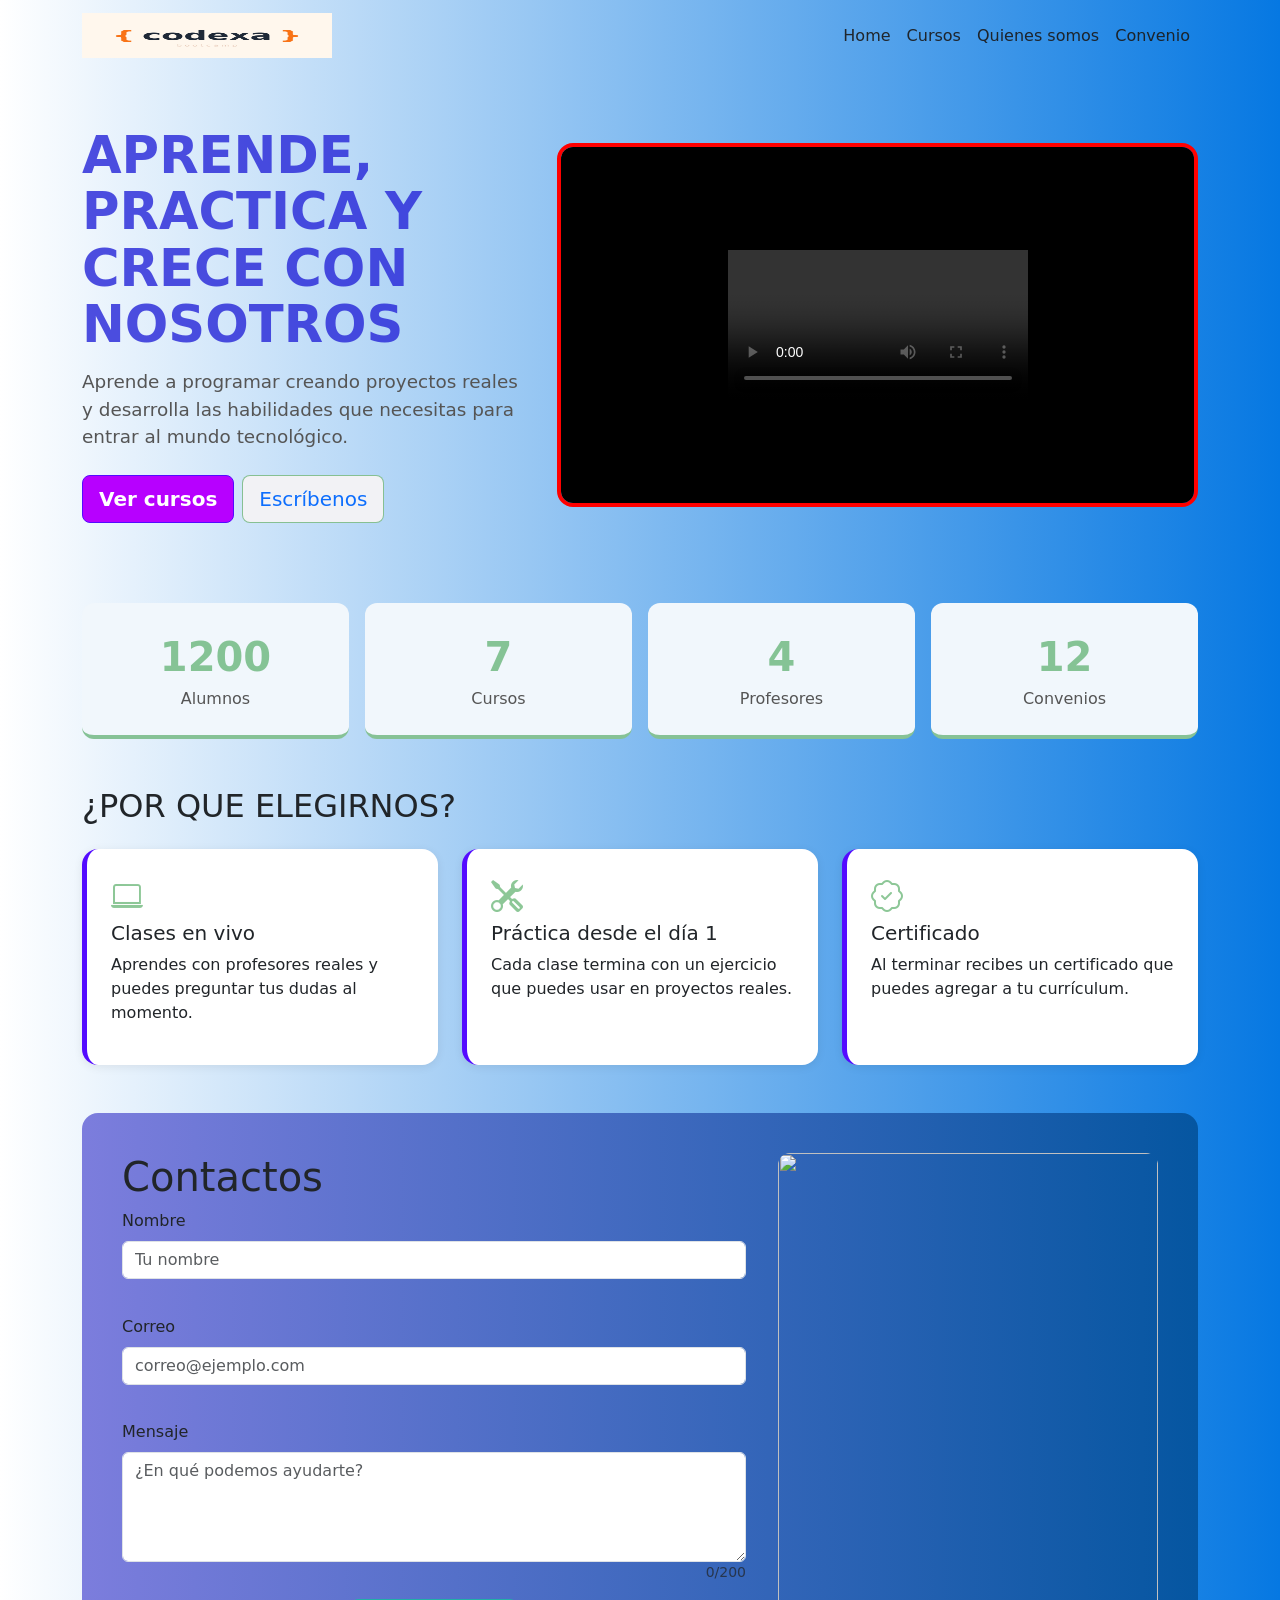
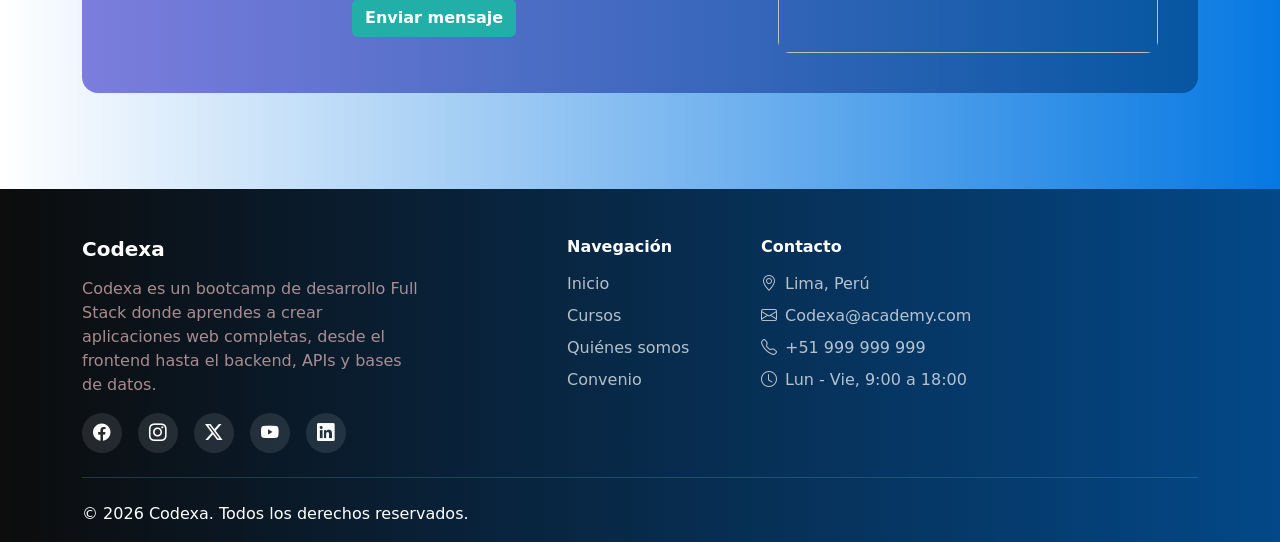
==== index.html @ 87be8e6a "proyectoWeb" ====
<!DOCTYPE html>
<html lang="es">
<head>
  <meta charset="UTF-8">
  <meta name="viewport" content="width=device-width, initial-scale=1">
  <title>Codexa</title>
  <link href="https://cdn.jsdelivr.net/npm/bootstrap@5.3.3/dist/css/bootstrap.min.css" rel="stylesheet">
  <link rel="stylesheet" href="style.css">
  <link rel="stylesheet" href="https://cdn.jsdelivr.net/npm/bootstrap-icons@1.11.3/font/bootstrap-icons.min.css">
</head>
<body>
  <nav class="navbar navbar-expand-lg navbar-dark gh-nav ">
    <div class="container">
      <a class="navbar-brand" href="index.html">
        <img src="./mediaIndex/ani.gif" alt="" width="250px" height="45px" >
      </a>
      <button class="navbar-toggler" type="button" data-bs-toggle="collapse" data-bs-target="#menu" aria-controls="menu" aria-expanded="false" aria-label="Abrir menú">
        <span class="navbar-toggler-icon"></span>
      </button>
      <div class="collapse navbar-collapse" id="menu">
        <ul class="navbar-nav ms-auto">
          <li class="nav-item"><a class="nav-link" href="index.html">Home</a></li>
          <li class="nav-item"><a class="nav-link" href="Cursos.html">Cursos</a></li>
          <li class="nav-item"><a class="nav-link" href="quienes.html">Quienes somos</a></li>
          <li class="nav-item"><a class="nav-link" href="convenio.html">Convenio</a></li>
        </ul>
      </div>
    </div>
  </nav>




  <main class="container py-4">
      <section class="portada row align-items-center g-4 mb-5">
        <div class="col-lg-5">
          <h1 class="portada-titulo">APRENDE, PRACTICA Y CRECE CON NOSOTROS</h1>
          <p class="portada-texto">
            Aprende a programar creando proyectos reales y desarrolla las habilidades que necesitas para entrar al mundo tecnológico.
          </p>
          <div class="d-flex flex-wrap gap-2">
            <a href="Cursos.html" class="btn btn-cursos btn-lg">Ver cursos</a>
            <a href="#contacto" class="btn btn-outline-primary btn-lg">Escríbenos</a>
          </div>
        </div>
      
        <div class="col-lg-7">
          <div class="ratio ratio-16x9 video-marco">
            <iframe src="./mediaIndex/cshar.mp4" title="" type="cshar.mp4" allow="autoplay; encrypted-media" controls=0 allowfullscreen></iframe>
          </div>
        </div>
      </section>
      
      <section class="numeros row text-center g-3 mb-5">
        <div class="col-6 col-md-3">
          <div class="numero-caja">
            <span class="numero" data-meta="1200">0</span>
            <p>Alumnos</p>
          </div>
        </div>
        <div class="col-6 col-md-3">
          <div class="numero-caja">
            <span class="numero" data-meta="7">0</span>
            <p>Cursos</p>
          </div>
        </div>
        <div class="col-6 col-md-3">
          <div class="numero-caja">
            <span class="numero" data-meta="4">0</span>
            <p>Profesores</p>
          </div>
        </div>
        <div class="col-6 col-md-3">
          <div class="numero-caja">
            <span class="numero" data-meta="12">0</span>
            <p>Convenios</p>
          </div>
        </div>
      </section>
      
      <section class="mb-5">
        <h2 class="mb-4">¿POR QUE ELEGIRNOS?</h2>
        <div class="row g-4">
          <div class="col-md-4">
            <div class="beneficio">
              <i class="bi bi-laptop"></i>
              <h3 class="h5">Clases en vivo</h3>
              <p>Aprendes con profesores reales y puedes preguntar tus dudas al momento.</p>
            </div>
          </div>
          <div class="col-md-4">
            <div class="beneficio">
              <i class="bi bi-tools"></i>
              <h3 class="h5">Práctica desde el día 1</h3>
              <p>Cada clase termina con un ejercicio que puedes usar en proyectos reales.</p>
            </div>
          </div>
          <div class="col-md-4">
            <div class="beneficio">
              <i class="bi bi-patch-check"></i>
              <h3 class="h5">Certificado</h3>
              <p>Al terminar recibes un certificado que puedes agregar a tu currículum.</p>
            </div>
          </div>
        </div>
      </section>
      
      <section id="contacto" class="contacto row g-0 mb-4">
        <div class="col-lg-7 contacto-form">
          <form id="formContacto" action="https://formsubmit.co/javierdoriac@gmail.com" method="POST" novalidate>
            <div class="texto-titulo">
              <h1> Contactos</h1>
            </div>
            <div class="mb-3">
              <label for="nombre" class="form-label">Nombre</label>
              <input type="text" name="nombre" class="form-control" id="nombre" placeholder="Tu nombre">
              <div class="error-texto" id="errorNombre"></div>
            </div>
      
            <div class="mb-3">
              <label for="correo" class="form-label">Correo</label>
              <input type="email" name="email" class="form-control" id="correo" placeholder="correo@ejemplo.com">
              <div class="error-texto" id="errorCorreo"></div>
            </div>
      
            <div class="mb-3">
              <label for="mensaje" class="form-label">Mensaje</label>
              <textarea class="form-control" name="mensaje" id="mensaje" rows="4" maxlength="200" placeholder="¿En qué podemos ayudarte?"></textarea>
              <div class="d-flex justify-content-between">
                <div class="error-texto" id="errorMensaje"></div>
                <small class="text-muted"><span id="contador">0</span>/200</small>
              </div>
            </div>
            <div class="text-center">
              <button type="submit" class="btn btn-enviar">Enviar mensaje</button>
            </div>
            <div id="respuesta" class="mt-3"></div>
          </form>
          <div class="col-lg-5 contacto-info">
            <img src="https://encrypted-tbn0.gstatic.com/images?q=tbn:ANd9GcScxvLjK_vv0wCtcvQ1H3pmnzLB_dxn6X07vvh8IWWLsQ&s=10" alt="" width="100%">
          </div>
        </div>
      </section>
      <button id="btnSubir" class="btn-subir" aria-label="Volver arriba">
        <i class="bi bi-arrow-up"></i>
      </button>
      
      <div class="modal fade" id="modalEnvio" tabindex="-1" aria-hidden="true">
        <div class="modal-dialog modal-dialog-centered modal-sm">
          <div class="modal-content text-center p-4">
            <div id="modalContenido"></div>
          </div>
        </div>
      </div>

  </main>
  
  <footer class="footer pt-5 pb-3 mt-5">
      <div class="container">
        <div class="row g-5">
          <!-- Marca -->
          <div class="col-lg-4">
            <h5 class="fw-bold mb-3">Codexa</h5>
            <p class="footer-texto">Codexa es un bootcamp de desarrollo Full Stack donde aprendes a crear aplicaciones web completas, desde el frontend hasta el backend, APIs y bases de datos.</p>
            <div class="d-flex gap-3">
              <a href="#" class="icons" aria-label="Facebook"><i class="bi bi-facebook"></i></a>
              <a href="#" class="icons" aria-label="Instagram"><i class="bi bi-instagram"></i></a>
              <a href="#" class="icons" aria-label="X"><i class="bi bi-twitter-x"></i></a>
              <a href="#" class="icons" aria-label="YouTube"><i class="bi bi-youtube"></i></a>
              <a href="#" class="icons" aria-label="LinkedIn"><i class="bi bi-linkedin"></i></a>
            </div>
          </div>

          <!-- Enlaces -->
          <div class="col-6 col-lg-2 offset-lg-1">
            <h6 class="fw-bold mb-3">Navegación</h6>
            <ul class="list-unstyled footer-lista">
              <li><a href="index.html">Inicio</a></li>
              <li><a href="Cursos.html">Cursos</a></li>
              <li><a href="quienes.html">Quiénes somos</a></li>
              <li><a href="convenio.html">Convenio</a></li>
            </ul>
          </div>

          <!-- Contacto -->
          <div class="col-6 col-lg-4">
            <h6 class="fw-bold mb-3">Contacto</h6>
            <ul class="list-unstyled footer-lista">
              <li><i class="bi bi-geo-alt me-2"></i>Lima, Perú</li>
              <li><i class="bi bi-envelope me-2"></i>Codexa@academy.com</li>
              <li><i class="bi bi-telephone me-2"></i>+51 999 999 999</li>
              <li><i class="bi bi-clock me-2"></i>Lun - Vie, 9:00 a 18:00</li>
            </ul>
          </div>
        </div>
        <hr class="footer-linea my-4">
          <span>&copy; 2026 Codexa. Todos los derechos reservados.</span>
      </div>
    </footer>
    <script src="https://cdn.jsdelivr.net/npm/bootstrap@5.3.3/dist/js/bootstrap.bundle.min.js"></script>
    <script src="script.js"></script>
</body>
</html>
---- style.css ----
:root {
  --gh-violeta: #0b862077;
  --gh-naranja: #540bff;
  --gh-oscuro: #2727d8d0;
}
body{
  background: linear-gradient(90deg, #ffffff, #0678e2);
}
.gh-nav {
  background: linear-gradient(90deg, #ffffff, #0678e2);
  --bs-navbar-color: rgba(27, 26, 26, 0.918);
  --bs-navbar-hover-color: #fff;
  --bs-navbar-active-color: #fff;
}

.gh-nav .nav-link:hover,
.gh-nav .nav-link.active {
  box-shadow: inset 0 -3px 0 var(--gh-naranja);
}

.footer {
  background:linear-gradient(90deg, #0c0c0c, #034888);
  color: #fff;
}
.footer-texto { 
  color: rgba(235, 191, 191, 0.7); 
}

.footer-lista li { 
  margin-bottom: .5rem; 
  color: rgba(255, 255, 255, .7); 
}
.footer-lista a {
  color: rgba(255, 255, 255, .7);
  text-decoration: none;
}
.footer-lista a:hover { 
  color: #2834d4; 
}

.footer-linea { 
  border-color: rgba(118, 247, 14, 0.2); 
  opacity: 1; 
}

.icons {
  width: 40px;
  height: 40px;
  display: inline-flex;
  align-items: center;
  justify-content: center;
  border-radius: 50%;
  background: rgba(255, 255, 255, .1);
  color: #fff;
  font-size: 1.1rem;
  text-decoration: none;
  transition: background .2s, transform .2s;
}
.icons:hover {
  background: var(--gh-naranja, #e66e43);
  color: #fff;
  transform: translateY(-3px);
}
.btn-cursos {
  background-color: rgb(183, 0, 255);
  border-color: var(--gh-naranja);
  color: #fff;
  font-weight: 600;
}
.btn-cursos:hover {
  background: #ee22e4f3;
  border-color: #070707;
  color: #fff;
}
.btn-enviar{
  background-color: rgb(33, 175, 168);
  color: #fff;
  font-weight: 600;
  position: center;
}
.btn-enviar:hover {
  background: #175cacf3;
  border-color: #070707;
  color: #fff;
}

.btn-outline-primary {
  background-color: rgb(242, 242, 245);
  --bs-btn-border-color: var(--gh-violeta);
  --bs-btn-hover-bg: rgba(255, 0, 0, 0.719);
  --bs-btn-hover-border-color: var(--gh-violeta);
}
 
.portada {
  padding: 2rem 0;
}
.portada-titulo {
  font-size: clamp(2rem, 5vw, 3.2rem);
  font-weight: 800;
  line-height: 1.1;
  color: var(--gh-oscuro);
  margin-bottom: 1rem;
}
.portada-texto {
  font-size: 1.15rem;
  color: #555;
  margin-bottom: 1.5rem;
  max-width: 45ch;
}
.video-marco {
  border-radius: 1rem;
  overflow: hidden;
  border: 4px solid red;
}
 
.numero-caja {
  background: #f1f7fc;
  border-radius: .75rem;
  padding: 1.5rem 1rem;
  border-bottom: 4px solid var(--gh-violeta);
}
.numero {
  font-size: 2.5rem;
  font-weight: 800;
  color: var(--gh-violeta);
}
.numero-caja p {
  margin: 0;
  color: #555;
}
 
.beneficio {
  height: 100%;
  padding: 1.5rem;
  border-left: 5px solid var(--gh-naranja);
  background: #fff;
  box-shadow: 0 2px 10px rgba(0, 0, 0, .08);
  transition: transform .5s;
  border-radius: 1rem;
}
.beneficio:hover {
  transform: translateY(-5px);
}
.beneficio i {
  font-size: 2rem;
  color: var(--gh-violeta);
}
 
.contacto {
  border-radius: 1rem;
  overflow: hidden;
}

.contacto-form {
  display: flex;
  align-items: stretch;
  background: linear-gradient(90deg, #7c7ddd, #0556a1);
  padding: 2.5rem;
  gap: 2rem;
  width: 100%;
}

.contacto-form form {
  flex: 1;
  min-width: 0;
}

.contacto-info {
  flex: 0 0 380px;
  max-width: 40%;
}

.contacto-info img {
  width: 100%;
  height: 100%;
  object-fit: cover; 
  border-radius: 0.75rem;
  display: block;
}

.error-texto {
  color: #dc3545;
  font-size: .85rem;
  min-height: 1.2rem;
}

.form-control.invalido {
  border-color: #dc3545;
}
.form-control.valido {
  border-color: #198754;
}
.btn-subir {
  position: fixed;
  right: 1.5rem;
  bottom: 1.5rem;
  width: 48px;
  height: 48px;
  border:2px solid transparent;
  border-radius: 50%;
  background:#540bff;
  color: #fff;
  font-size: 1.3rem;
  display: none;
}
.btn-subir.visible {
  display: block;
}
.btn-subir:hover {
  background: #367eb8;
  border: 2px solid #e0dede;
}

#modalEnvio .modal-content {
  border: none;
  border-radius: 1.5rem;
  box-shadow: 0 20px 50px rgba(33, 29, 85, .25);
}
.modal-backdrop.show {
  opacity: 1;
  background: rgba(33, 29, 85, .45);
  backdrop-filter: blur(4px);
}
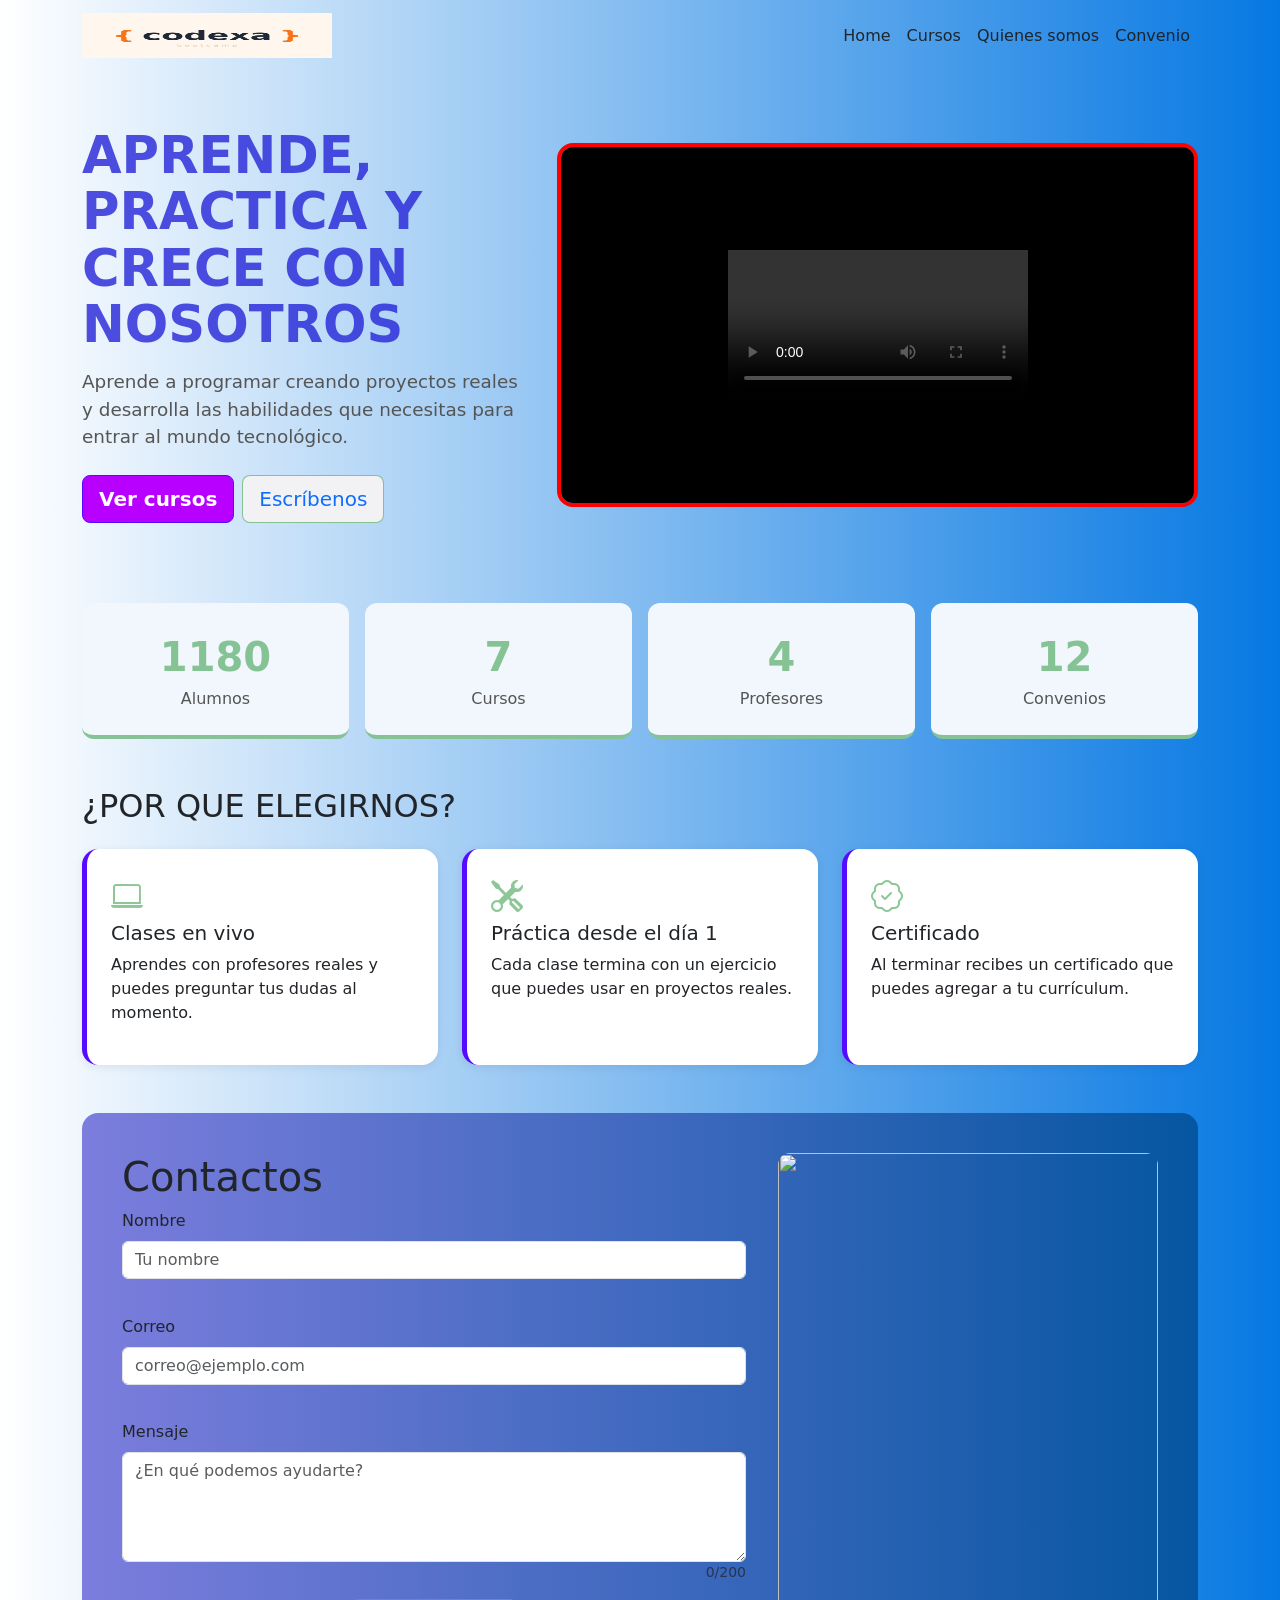
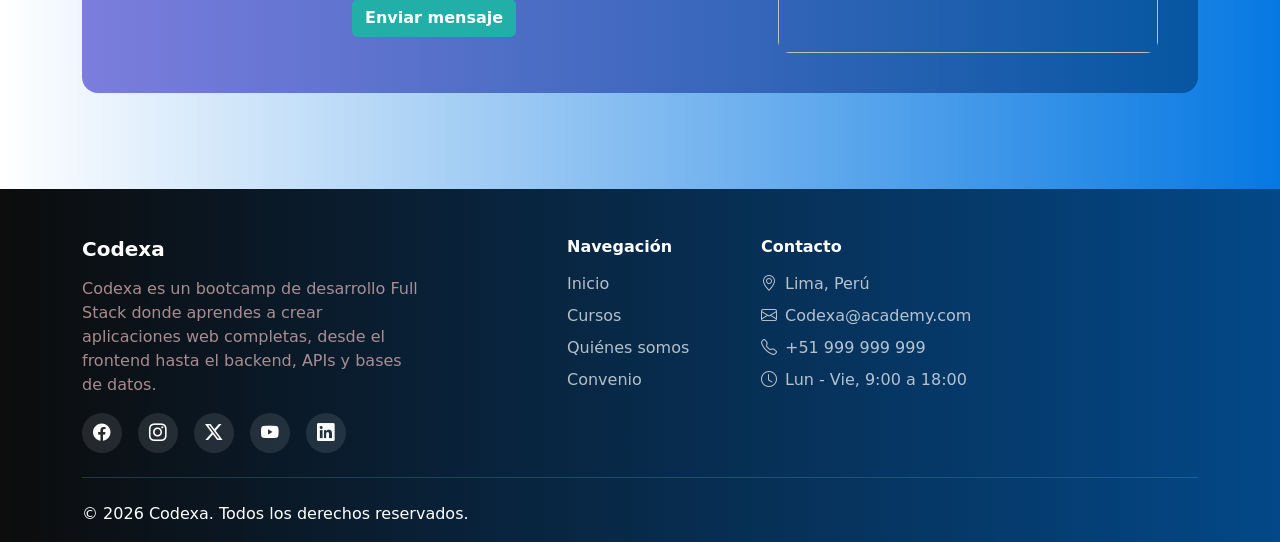
==== commit 75e0c75a: "proyecto" ====
--- a/index.html
+++ b/index.html
@@ -183,7 +183,7 @@
           </div>
 
           <!-- Contacto -->
-          <div class="col-6 col-lg-4">
+          <div class="col-12 col-sm-6 col-lg-4">
             <h6 class="fw-bold mb-3">Contacto</h6>
             <ul class="list-unstyled footer-lista">
               <li><i class="bi bi-geo-alt me-2"></i>Lima, Perú</li>
--- a/style.css
+++ b/style.css
@@ -153,10 +153,11 @@
 
 .contacto-form {
   display: flex;
+  flex-direction: column;   /* en celular: uno debajo del otro */
   align-items: stretch;
   background: linear-gradient(90deg, #7c7ddd, #0556a1);
-  padding: 2.5rem;
-  gap: 2rem;
+  padding: 1.5rem;
+  gap: 1.5rem;
   width: 100%;
 }
 
@@ -166,14 +167,15 @@
 }
 
 .contacto-info {
-  flex: 0 0 380px;
-  max-width: 40%;
+  width: 100%;
+  max-width: 100%;
+  height: 220px; 
 }
 
 .contacto-info img {
   width: 100%;
   height: 100%;
-  object-fit: cover; 
+  object-fit: cover;
   border-radius: 0.75rem;
   display: block;
 }
@@ -223,4 +225,16 @@
 }
 
 
-
+@media (min-width: 992px) {
+  .contacto-form {
+    flex-direction: row;
+    padding: 2.5rem;
+    gap: 2rem;
+  }
+
+  .contacto-info {
+    flex: 0 0 380px;
+    max-width: 40%;
+    height: auto;
+  }
+}
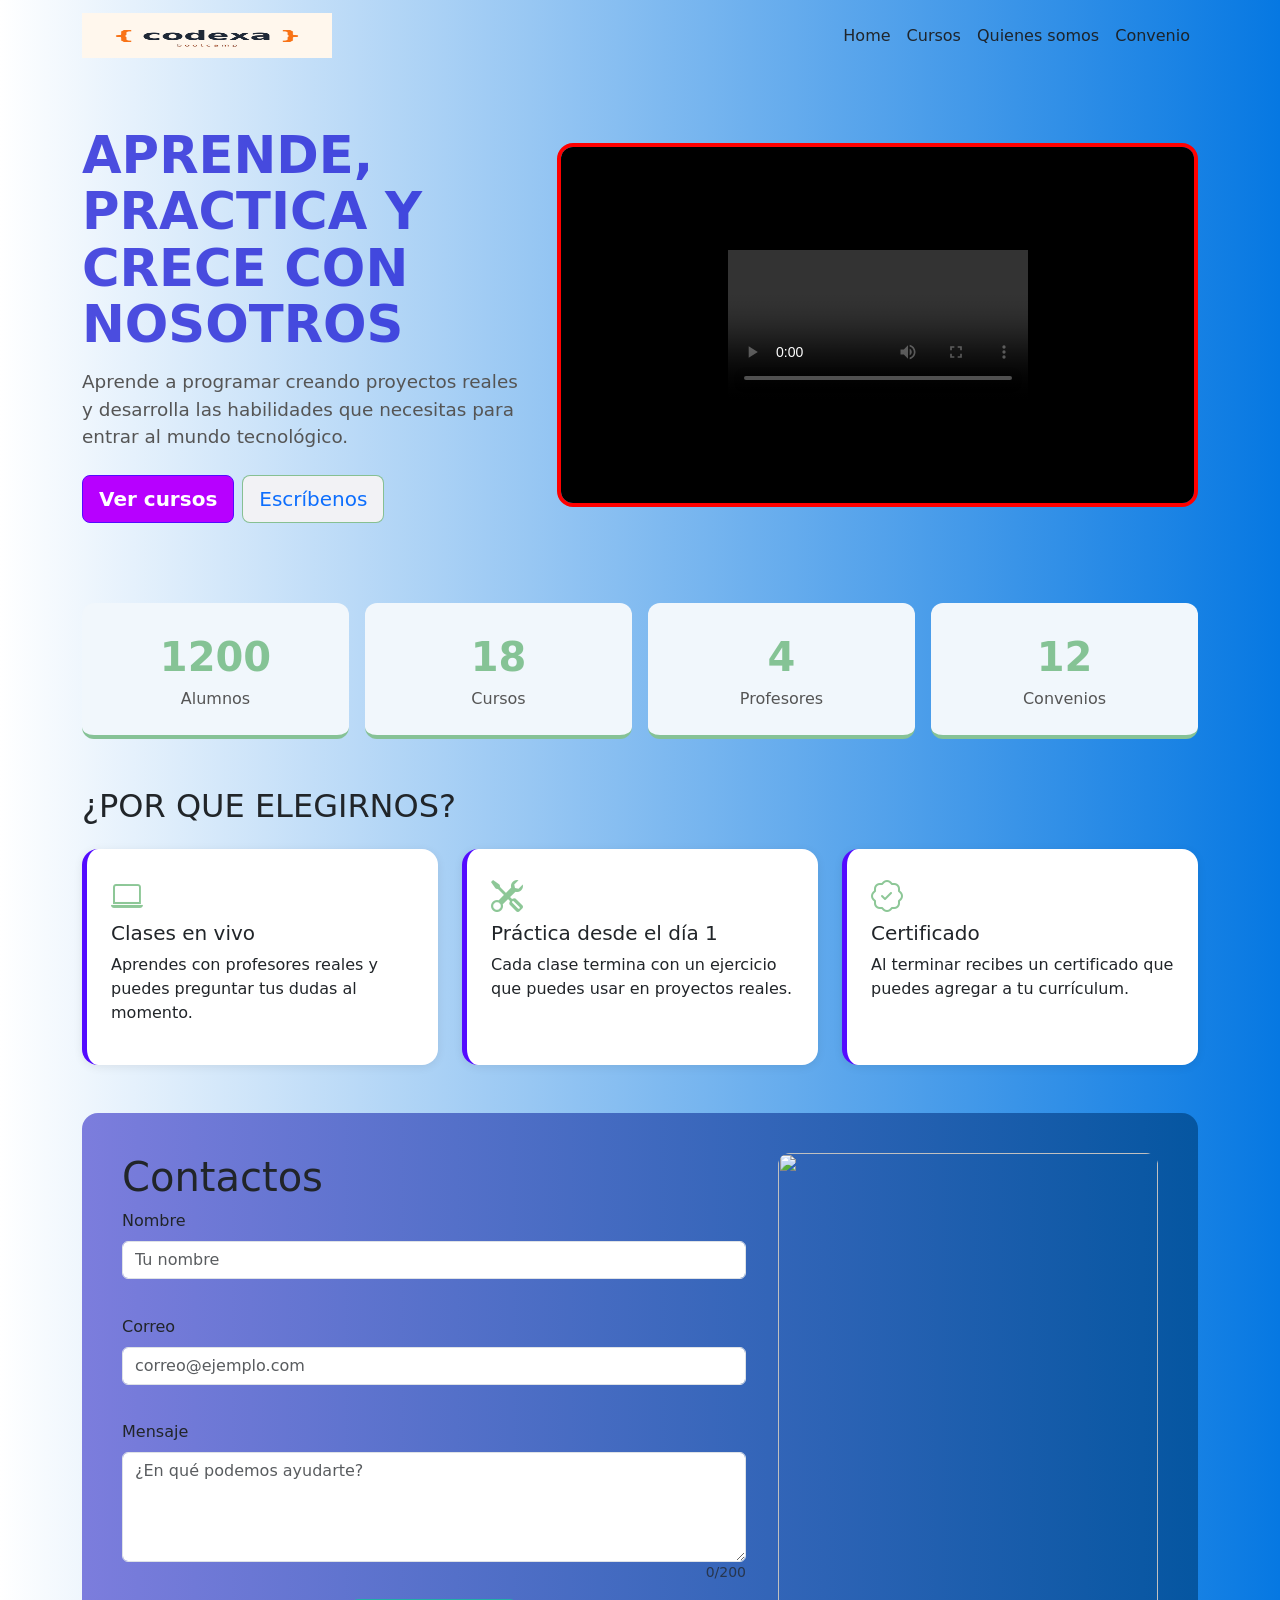
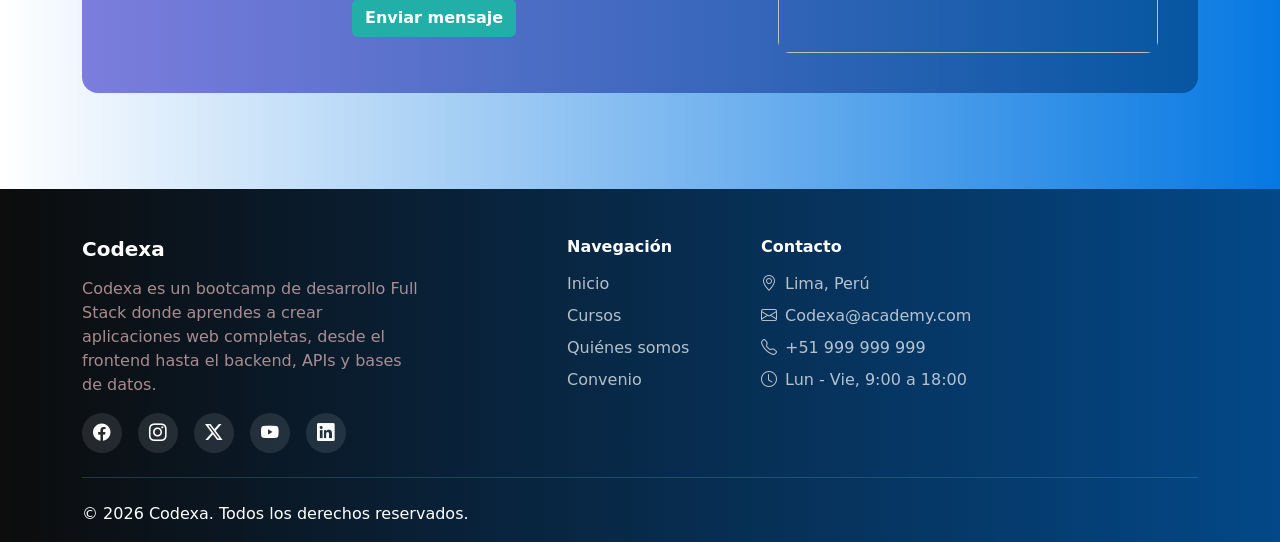
==== commit 57bd50f5: "despliegue" ====
--- a/index.html
+++ b/index.html
@@ -60,7 +60,7 @@
         </div>
         <div class="col-6 col-md-3">
           <div class="numero-caja">
-            <span class="numero" data-meta="7">0</span>
+            <span class="numero" data-meta="18">0</span>
             <p>Cursos</p>
           </div>
         </div>
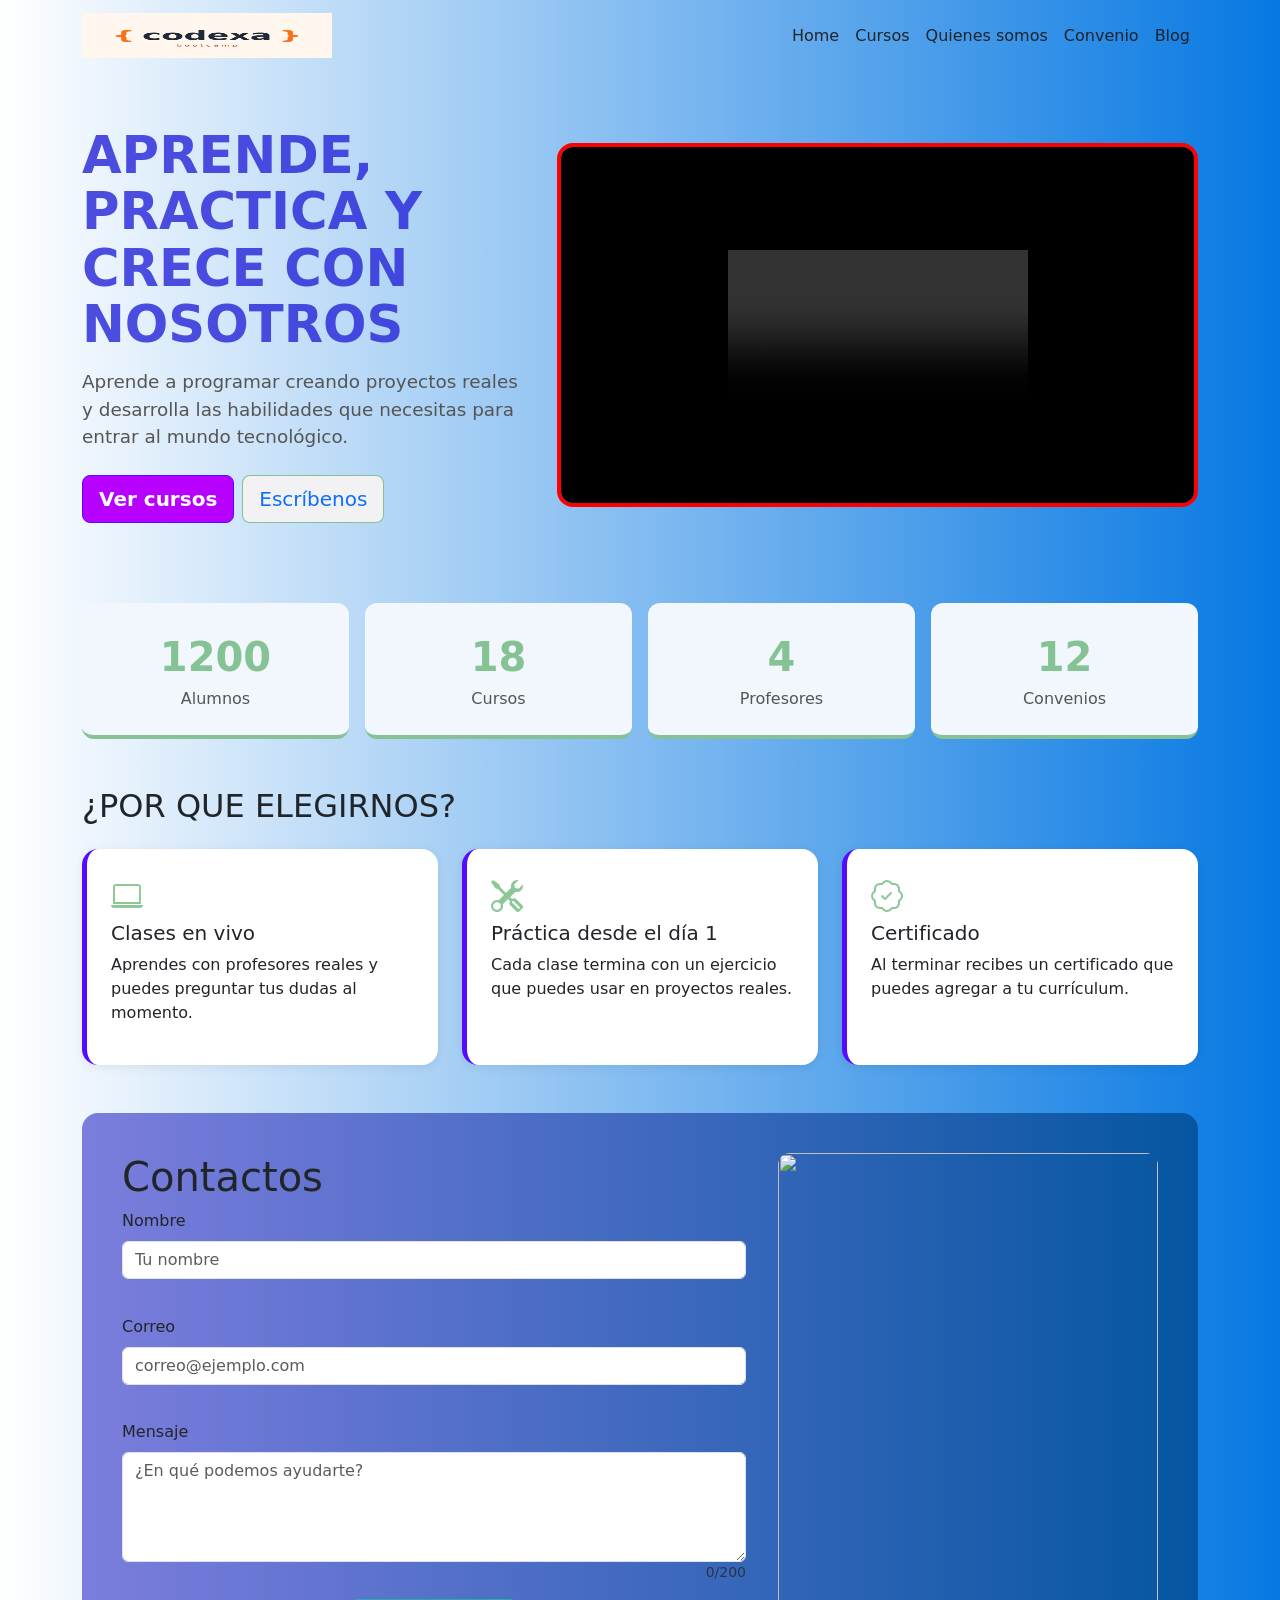
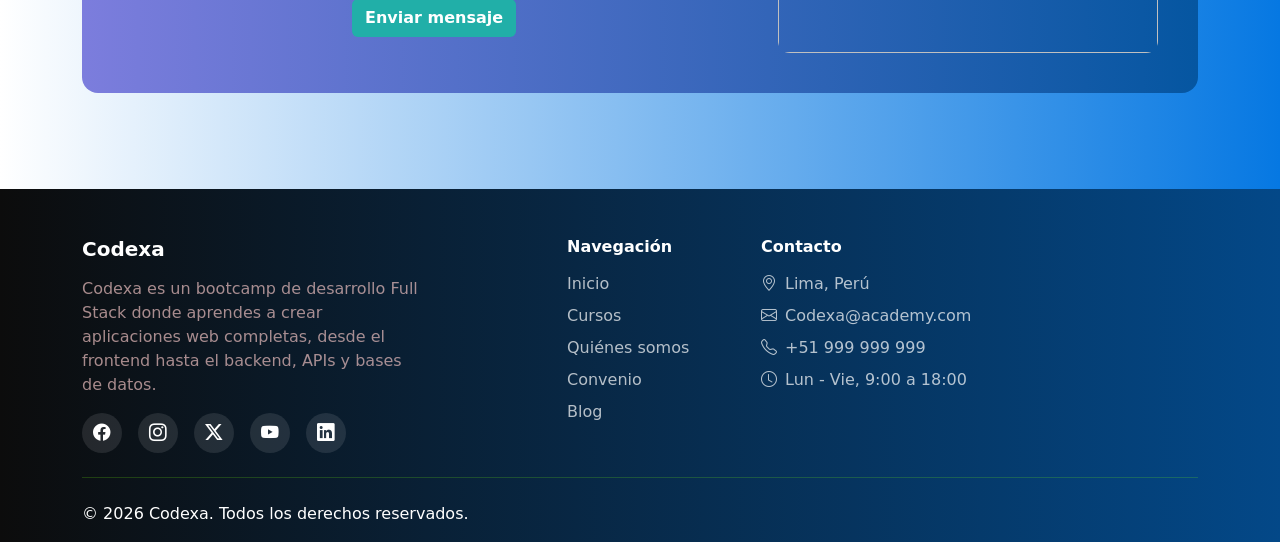
==== commit 924d316a: "despliegue" ====
--- a/index.html
+++ b/index.html
@@ -23,13 +23,11 @@
           <li class="nav-item"><a class="nav-link" href="Cursos.html">Cursos</a></li>
           <li class="nav-item"><a class="nav-link" href="quienes.html">Quienes somos</a></li>
           <li class="nav-item"><a class="nav-link" href="convenio.html">Convenio</a></li>
+          <li class="nav-item"><a class="nav-link" href="blog.html">Blog</a></li>
         </ul>
       </div>
     </div>
   </nav>
-
-
-
 
   <main class="container py-4">
       <section class="portada row align-items-center g-4 mb-5">
@@ -179,6 +177,7 @@
               <li><a href="Cursos.html">Cursos</a></li>
               <li><a href="quienes.html">Quiénes somos</a></li>
               <li><a href="convenio.html">Convenio</a></li>
+              <li><a href="blog.html">Blog</a></li>
             </ul>
           </div>
 
--- a/style.css
+++ b/style.css
@@ -153,7 +153,7 @@
 
 .contacto-form {
   display: flex;
-  flex-direction: column;   /* en celular: uno debajo del otro */
+  flex-direction: column;
   align-items: stretch;
   background: linear-gradient(90deg, #7c7ddd, #0556a1);
   padding: 1.5rem;
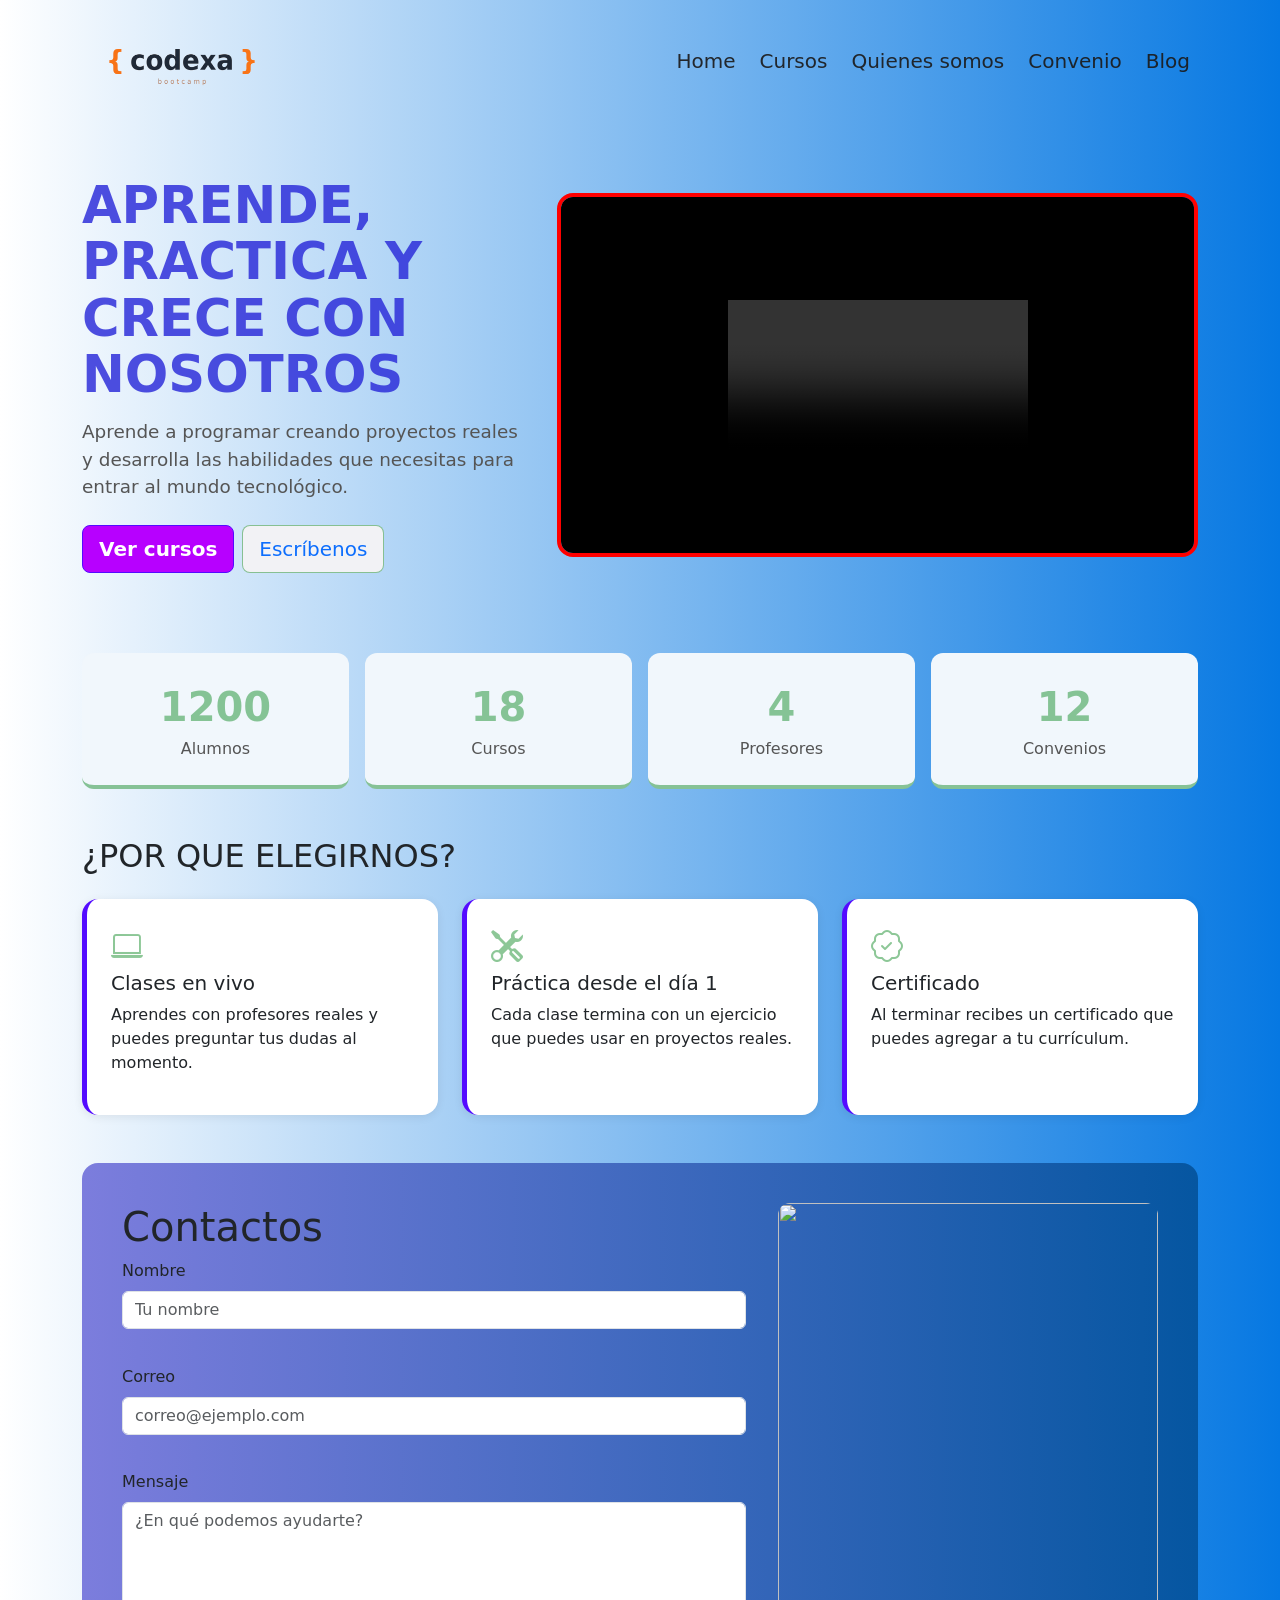
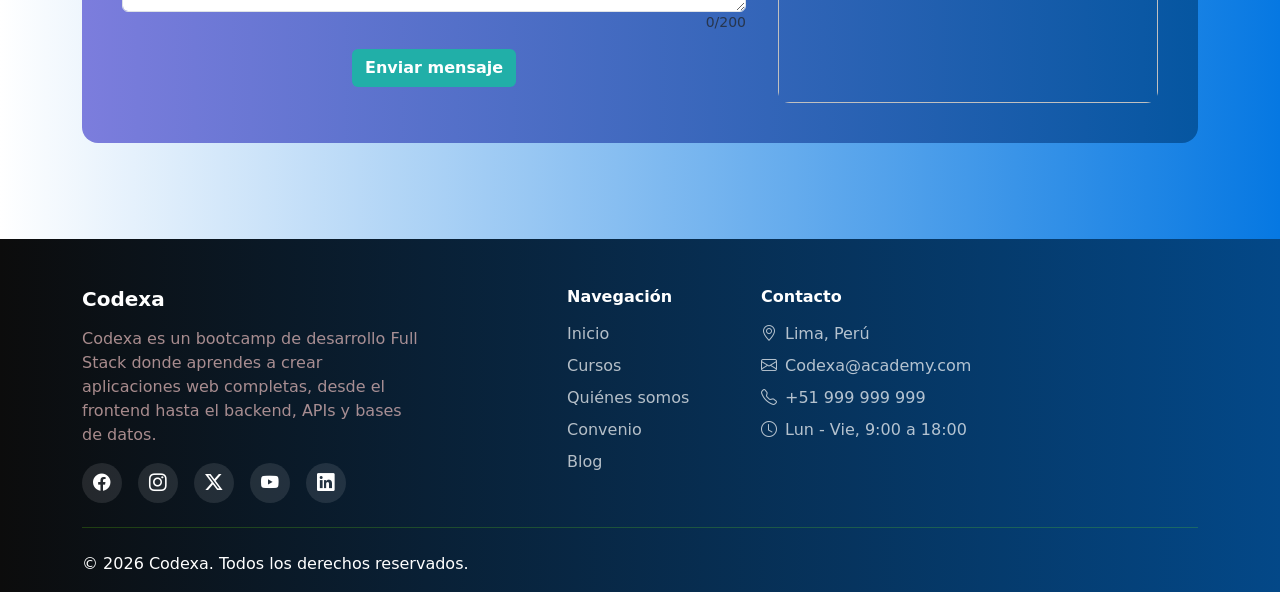
==== commit 91b8985b: "despliegue" ====
--- a/index.html
+++ b/index.html
@@ -12,7 +12,8 @@
   <nav class="navbar navbar-expand-lg navbar-dark gh-nav ">
     <div class="container">
       <a class="navbar-brand" href="index.html">
-        <img src="./mediaIndex/ani.gif" alt="" width="250px" height="45px" >
+        <img src="./mediaIndex/anipng.gif" alt=""  width="200px" height="95px">
+        <!---->
       </a>
       <button class="navbar-toggler" type="button" data-bs-toggle="collapse" data-bs-target="#menu" aria-controls="menu" aria-expanded="false" aria-label="Abrir menú">
         <span class="navbar-toggler-icon"></span>
--- a/style.css
+++ b/style.css
@@ -5,19 +5,24 @@
 }
 body{
   background: linear-gradient(90deg, #ffffff, #0678e2);
+  
 }
 .gh-nav {
   background: linear-gradient(90deg, #ffffff, #0678e2);
   --bs-navbar-color: rgba(27, 26, 26, 0.918);
   --bs-navbar-hover-color: #fff;
   --bs-navbar-active-color: #fff;
+  
 }
 
 .gh-nav .nav-link:hover,
 .gh-nav .nav-link.active {
-  box-shadow: inset 0 -3px 0 var(--gh-naranja);
-}
-
+  box-shadow: inset 0 -3px 0 #540bff;
+}
+.navbar-nav{
+  font-size: 20px;
+  gap: 0.5rem;
+}
 .footer {
   background:linear-gradient(90deg, #0c0c0c, #034888);
   color: #fff;
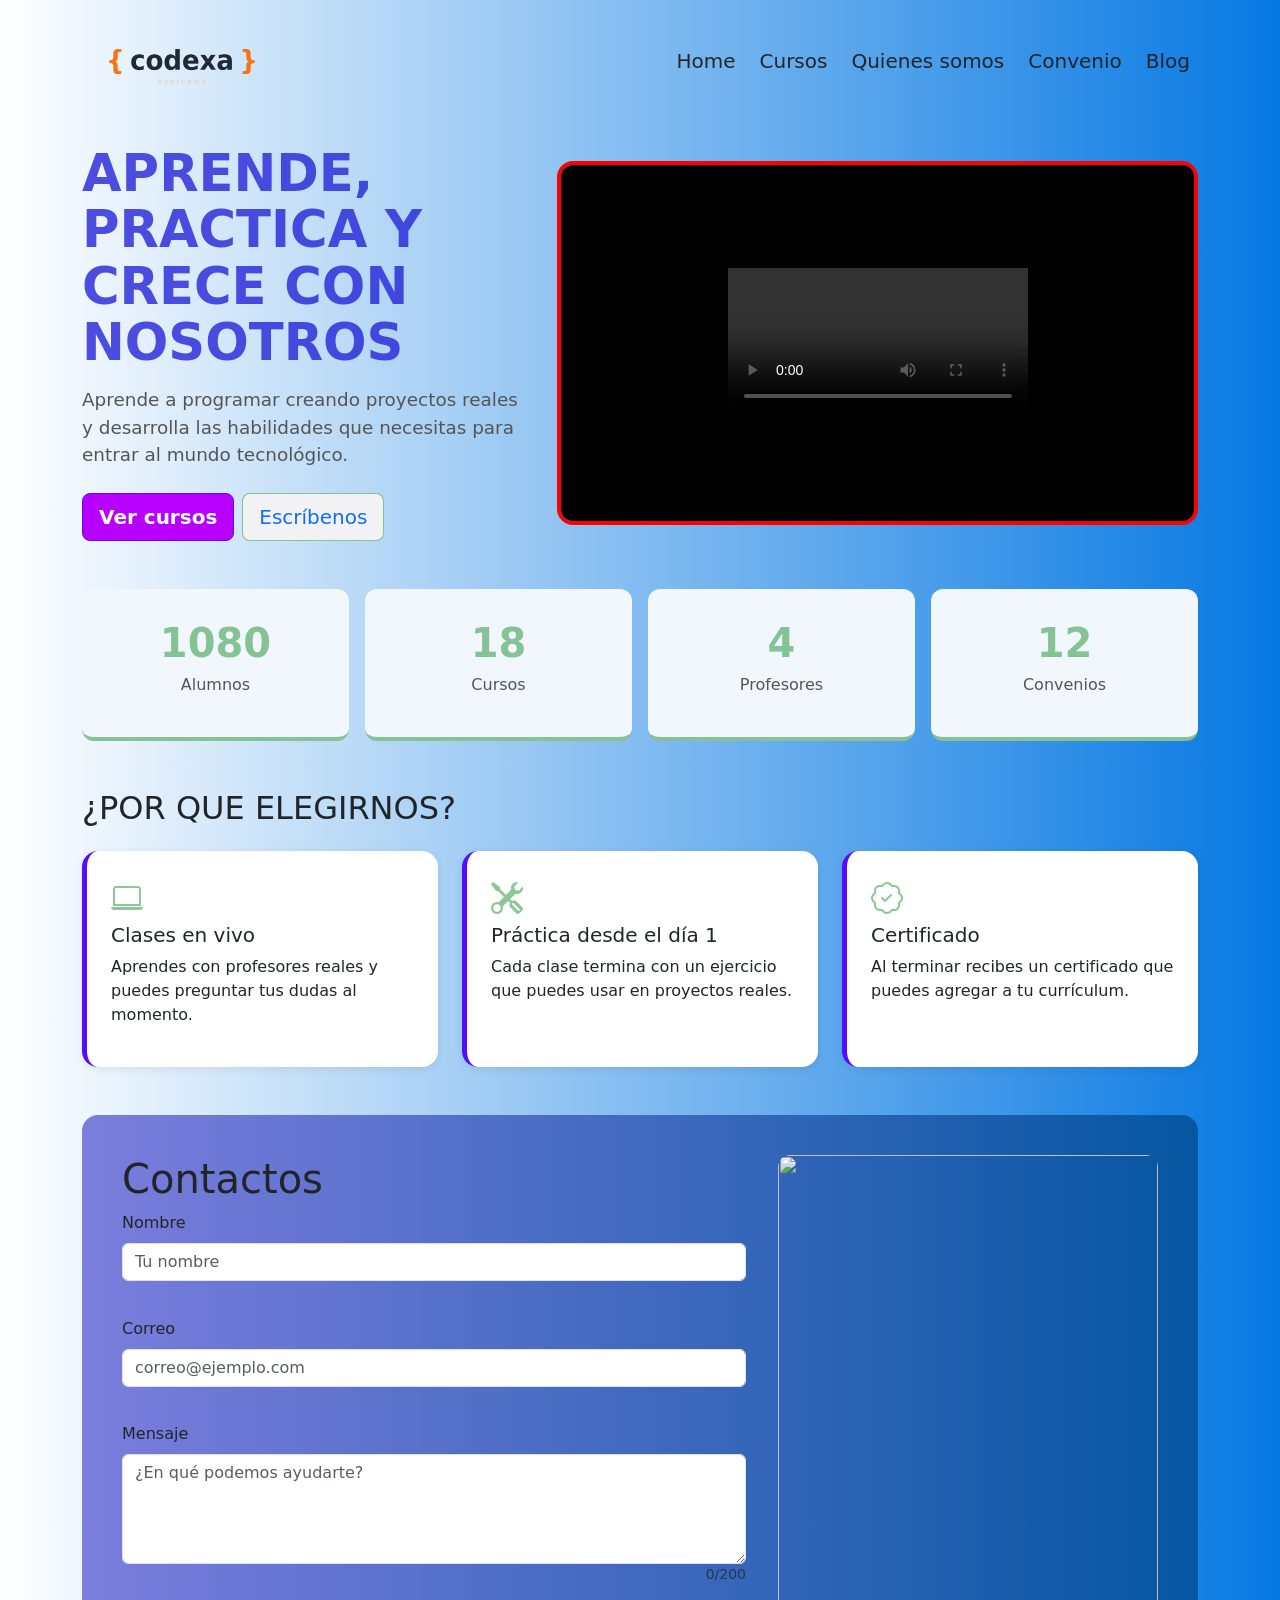
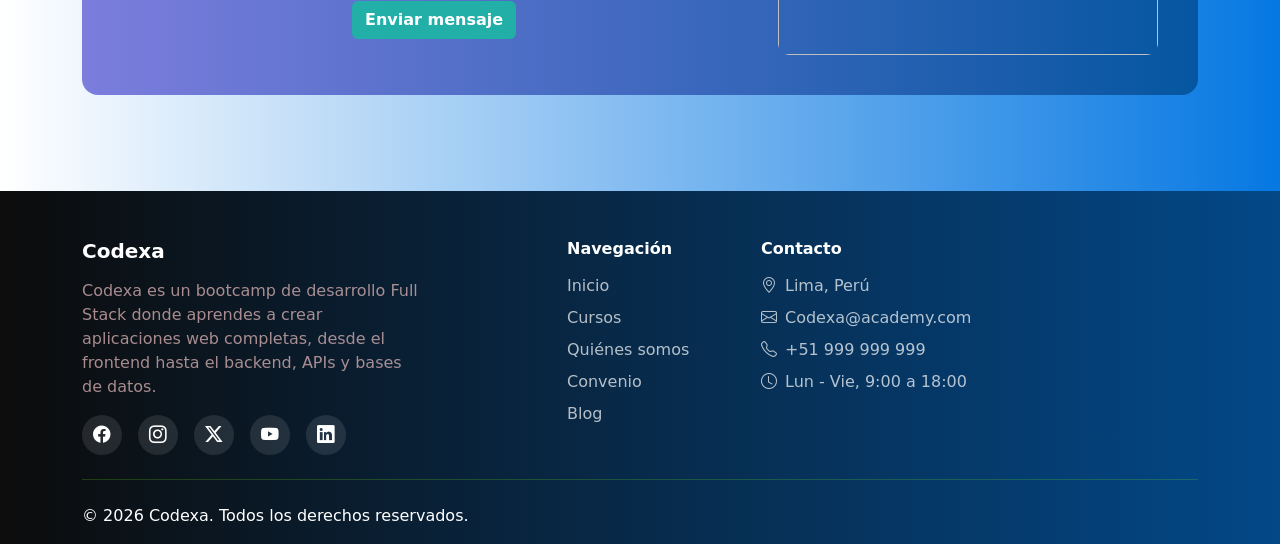
==== commit 5780cec1: "final" ====
--- a/index.html
+++ b/index.html
@@ -9,7 +9,7 @@
   <link rel="stylesheet" href="https://cdn.jsdelivr.net/npm/bootstrap-icons@1.11.3/font/bootstrap-icons.min.css">
 </head>
 <body>
-  <nav class="navbar navbar-expand-lg navbar-dark gh-nav ">
+  <nav class="navbar navbar-expand-lg navbar-dark gh-nav">
     <div class="container">
       <a class="navbar-brand" href="index.html">
         <img src="./mediaIndex/anipng.gif" alt=""  width="200px" height="95px">
@@ -29,7 +29,6 @@
       </div>
     </div>
   </nav>
-
   <main class="container py-4">
       <section class="portada row align-items-center g-4 mb-5">
         <div class="col-lg-5">
@@ -45,11 +44,10 @@
       
         <div class="col-lg-7">
           <div class="ratio ratio-16x9 video-marco">
-            <iframe src="./mediaIndex/cshar.mp4" title="" type="cshar.mp4" allow="autoplay; encrypted-media" controls=0 allowfullscreen></iframe>
+            <iframe src="./mediaIndex/videoIntro.mp4" title="" type="cshar.mp4" allow="autoplay; encrypted-media" controls=0 allowfullscreen></iframe>
           </div>
         </div>
       </section>
-      
       <section class="numeros row text-center g-3 mb-5">
         <div class="col-6 col-md-3">
           <div class="numero-caja">
@@ -76,7 +74,6 @@
           </div>
         </div>
       </section>
-      
       <section class="mb-5">
         <h2 class="mb-4">¿POR QUE ELEGIRNOS?</h2>
         <div class="row g-4">
@@ -140,10 +137,9 @@
           </div>
         </div>
       </section>
-      <button id="btnSubir" class="btn-subir" aria-label="Volver arriba">
+      <button id="btnSubir" class="btn-subir">
         <i class="bi bi-arrow-up"></i>
       </button>
-      
       <div class="modal fade" id="modalEnvio" tabindex="-1" aria-hidden="true">
         <div class="modal-dialog modal-dialog-centered modal-sm">
           <div class="modal-content text-center p-4">
@@ -151,13 +147,11 @@
           </div>
         </div>
       </div>
-
   </main>
   
   <footer class="footer pt-5 pb-3 mt-5">
       <div class="container">
         <div class="row g-5">
-          <!-- Marca -->
           <div class="col-lg-4">
             <h5 class="fw-bold mb-3">Codexa</h5>
             <p class="footer-texto">Codexa es un bootcamp de desarrollo Full Stack donde aprendes a crear aplicaciones web completas, desde el frontend hasta el backend, APIs y bases de datos.</p>
@@ -169,8 +163,6 @@
               <a href="#" class="icons" aria-label="LinkedIn"><i class="bi bi-linkedin"></i></a>
             </div>
           </div>
-
-          <!-- Enlaces -->
           <div class="col-6 col-lg-2 offset-lg-1">
             <h6 class="fw-bold mb-3">Navegación</h6>
             <ul class="list-unstyled footer-lista">
@@ -181,8 +173,6 @@
               <li><a href="blog.html">Blog</a></li>
             </ul>
           </div>
-
-          <!-- Contacto -->
           <div class="col-12 col-sm-6 col-lg-4">
             <h6 class="fw-bold mb-3">Contacto</h6>
             <ul class="list-unstyled footer-lista">
--- a/style.css
+++ b/style.css
@@ -1,8 +1,3 @@
-:root {
-  --gh-violeta: #0b862077;
-  --gh-naranja: #540bff;
-  --gh-oscuro: #2727d8d0;
-}
 body{
   background: linear-gradient(90deg, #ffffff, #0678e2);
   
@@ -10,9 +5,6 @@
 .gh-nav {
   background: linear-gradient(90deg, #ffffff, #0678e2);
   --bs-navbar-color: rgba(27, 26, 26, 0.918);
-  --bs-navbar-hover-color: #fff;
-  --bs-navbar-active-color: #fff;
-  
 }
 
 .gh-nav .nav-link:hover,
@@ -23,52 +15,10 @@
   font-size: 20px;
   gap: 0.5rem;
 }
-.footer {
-  background:linear-gradient(90deg, #0c0c0c, #034888);
-  color: #fff;
-}
-.footer-texto { 
-  color: rgba(235, 191, 191, 0.7); 
-}
-
-.footer-lista li { 
-  margin-bottom: .5rem; 
-  color: rgba(255, 255, 255, .7); 
-}
-.footer-lista a {
-  color: rgba(255, 255, 255, .7);
-  text-decoration: none;
-}
-.footer-lista a:hover { 
-  color: #2834d4; 
-}
-
-.footer-linea { 
-  border-color: rgba(118, 247, 14, 0.2); 
-  opacity: 1; 
-}
-
-.icons {
-  width: 40px;
-  height: 40px;
-  display: inline-flex;
-  align-items: center;
-  justify-content: center;
-  border-radius: 50%;
-  background: rgba(255, 255, 255, .1);
-  color: #fff;
-  font-size: 1.1rem;
-  text-decoration: none;
-  transition: background .2s, transform .2s;
-}
-.icons:hover {
-  background: var(--gh-naranja, #e66e43);
-  color: #fff;
-  transform: translateY(-3px);
-}
+
 .btn-cursos {
   background-color: rgb(183, 0, 255);
-  border-color: var(--gh-naranja);
+  border-color: #540bff;
   color: #fff;
   font-weight: 600;
 }
@@ -77,33 +27,19 @@
   border-color: #070707;
   color: #fff;
 }
-.btn-enviar{
-  background-color: rgb(33, 175, 168);
-  color: #fff;
-  font-weight: 600;
-  position: center;
-}
-.btn-enviar:hover {
-  background: #175cacf3;
-  border-color: #070707;
-  color: #fff;
-}
 
 .btn-outline-primary {
   background-color: rgb(242, 242, 245);
-  --bs-btn-border-color: var(--gh-violeta);
+  --bs-btn-border-color: #0b862077;
   --bs-btn-hover-bg: rgba(255, 0, 0, 0.719);
-  --bs-btn-hover-border-color: var(--gh-violeta);
-}
- 
-.portada {
-  padding: 2rem 0;
-}
+  --bs-btn-hover-border-color:#0b862077;
+}
+
 .portada-titulo {
   font-size: clamp(2rem, 5vw, 3.2rem);
   font-weight: 800;
   line-height: 1.1;
-  color: var(--gh-oscuro);
+  color: #2727d8d0;
   margin-bottom: 1rem;
 }
 .portada-texto {
@@ -122,22 +58,21 @@
   background: #f1f7fc;
   border-radius: .75rem;
   padding: 1.5rem 1rem;
-  border-bottom: 4px solid var(--gh-violeta);
+  border-bottom: 4px solid #0b862077;
 }
 .numero {
   font-size: 2.5rem;
   font-weight: 800;
-  color: var(--gh-violeta);
+  color: #0b862077;
 }
 .numero-caja p {
-  margin: 0;
   color: #555;
 }
  
 .beneficio {
   height: 100%;
   padding: 1.5rem;
-  border-left: 5px solid var(--gh-naranja);
+  border-left: 5px solid #540bff;
   background: #fff;
   box-shadow: 0 2px 10px rgba(0, 0, 0, .08);
   transition: transform .5s;
@@ -148,7 +83,7 @@
 }
 .beneficio i {
   font-size: 2rem;
-  color: var(--gh-violeta);
+  color:#0b862077;
 }
  
 .contacto {
@@ -186,13 +121,9 @@
 }
 
 .error-texto {
-  color: #dc3545;
+  color: #eee9ea;
   font-size: .85rem;
   min-height: 1.2rem;
-}
-
-.form-control.invalido {
-  border-color: #dc3545;
 }
 .form-control.valido {
   border-color: #198754;
@@ -229,6 +160,61 @@
   backdrop-filter: blur(4px);
 }
 
+.btn-enviar{
+  background-color: rgb(33, 175, 168);
+  color: #fff;
+  font-weight: 600;
+  position: center;
+}
+.btn-enviar:hover {
+  background: #175cacf3;
+  border-color: #070707;
+  color: #fff;
+}
+.icons {
+  width: 40px;
+  height: 40px;
+  display: inline-flex;
+  align-items: center;
+  justify-content: center;
+  border-radius: 50%;
+  background: rgba(255, 255, 255, .1);
+  color: #fff;
+  font-size: 1.1rem;
+  text-decoration: none;
+  transition: background .2s, transform .2s;
+}
+.icons:hover {
+  background:#540bff;
+  color: #fff;
+  transform: translateY(-3px);
+}
+.footer {
+  background:linear-gradient(90deg, #0c0c0c, #034888);
+  color: #fff;
+}
+.footer-texto { 
+  color: rgba(235, 191, 191, 0.7); 
+}
+
+.footer-lista li { 
+  margin-bottom: .5rem; 
+  color: rgba(255, 255, 255, .7); 
+}
+.footer-lista a {
+  color: rgba(255, 255, 255, .7);
+  text-decoration: none;
+}
+.footer-lista a:hover { 
+  color: #2834d4; 
+}
+
+.footer-linea { 
+  border-color: rgba(118, 247, 14, 0.2); 
+  opacity: 1; 
+}
+
+
 
 @media (min-width: 992px) {
   .contacto-form {
